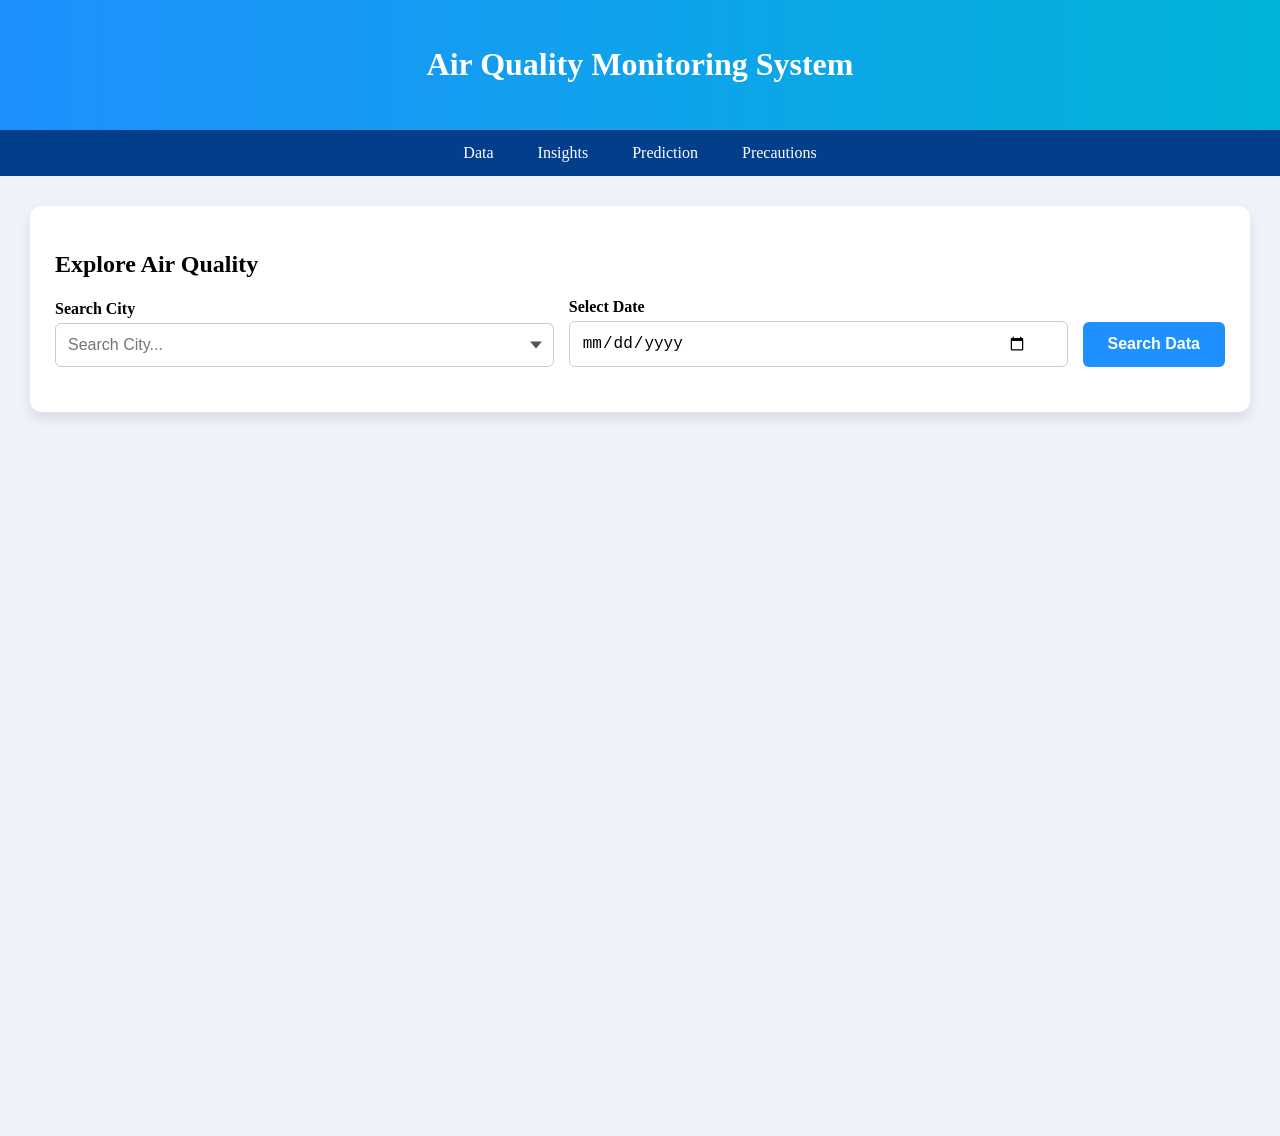
==== index.html @ ae64e9a7 "Add files via upload" ====
<!DOCTYPE html>
<html>
<head>
    <title>AQI Dashboard</title>
    <script src="data.js"></script> 
    <style>
        body{margin:0;font-family:Segoe UI;background:#eef3f9;}
        header{background:linear-gradient(90deg,#1e90ff,#00b4d8);color:white;padding:25px;text-align:center;}
        nav{background:#023e8a;display:flex;justify-content:center;}
        nav a{color:white;padding:14px 22px;text-decoration:none;}
        nav a:hover{background:#0077b6;}
        .container{padding:30px; min-height: 100vh;}
        .card{background:white;padding:25px;border-radius:12px;box-shadow:0 6px 12px rgba(0,0,0,.1);margin-bottom:25px;}

        /* Search Controls */
        .search-controls { display: flex; gap: 15px; flex-wrap: wrap; margin-bottom: 20px; align-items: flex-end; }
        .search-group { flex: 1; min-width: 200px; position: relative; }
        .dropdown-wrapper { position: relative; width: 100%; }
        .combo-input { width: 100%; padding: 12px; padding-right: 40px; border: 1px solid #ccc; border-radius: 6px; font-size: 16px; box-sizing: border-box; background: white; }
        .dropdown-arrow { position: absolute; right: 12px; top: 50%; transform: translateY(-50%); width: 0; height: 0; border-left: 6px solid transparent; border-right: 6px solid transparent; border-top: 7px solid #555; pointer-events: none; }
        
        /* Search Button Style */
        .search-btn {
            background: #1e90ff;
            color: white;
            border: none;
            padding: 12px 25px;
            border-radius: 6px;
            font-size: 16px;
            font-weight: bold;
            cursor: pointer;
            transition: background 0.3s;
            height: 45px;
        }
        .search-btn:hover { background: #023e8a; }

        .dropdown-list { position: absolute; top: 100%; left: 0; right: 0; background: white; border: 1px solid #ccc; border-top: none; max-height: 250px; overflow-y: auto; z-index: 9999; display: none; list-style: none; padding: 0; margin: 0; border-radius: 0 0 6px 6px; box-shadow: 0 4px 12px rgba(0,0,0,0.15); }
        .dropdown-list li { padding: 12px 15px; cursor: pointer; border-bottom: 1px solid #f8f8f8; }
        .dropdown-list li:hover { background-color: #1e90ff; color: white; }

        /* Results Layout */
        .aqi-highlight-row { display: flex; gap: 15px; margin-bottom: 25px; }
        .aqi-box { flex: 1; padding: 20px; border-radius: 8px; color: white; text-align: center; }
        .category-box { flex: 1; padding: 20px; border-radius: 8px; background: #f0f4f8; border: 1px solid #d1d9e0; text-align: center; color: #023e8a; }
        
        .section-heading { color: #023e8a; border-bottom: 2px solid #eef3f9; padding-bottom: 8px; margin: 20px 0 15px 0; font-size: 1.1em; }
        .pollutant-grid { display: grid; grid-template-columns: repeat(auto-fit, minmax(180px, 1fr)); gap: 12px; }
        .stat-card { background: #f8fbff; padding: 12px; border-radius: 8px; border-left: 4px solid #1e90ff; }
        
        .val { font-size: 1.6em; font-weight: bold; display: block; margin-top: 5px; }
        .full-form { font-size: 0.75em; color: #666; display: block; margin-top: 2px; }
    </style>
</head>
<body>

<header><h1>Air Quality Monitoring System</h1></header>
<nav>
    <a href="index.html">Data</a>
    <a href="insights.html">Insights</a>
    <a href="prediction.html">Prediction</a>
    <a href="precaution.html">Precautions</a>
</nav>

<div class="container">
    <section class="card">
        <h2>Explore Air Quality</h2>
        
        <div class="search-controls">
            <div class="search-group">
                <label style="display:block; margin-bottom:5px; font-weight:bold;">Search City</label>
                <div class="dropdown-wrapper">
                    <input type="text" id="citySearch" class="combo-input" placeholder="Search City..." autocomplete="off" onclick="toggleDropdown()" oninput="filterDropdown()">
                    <div class="dropdown-arrow"></div>
                    <ul id="cityMenu" class="dropdown-list"></ul>
                </div>
            </div>

            <div class="search-group">
                <label style="display:block; margin-bottom:5px; font-weight:bold;">Select Date</label>
                <input type="date" id="dateSearch" class="combo-input">
            </div>

            <button class="search-btn" onclick="updateView()">Search Data</button>
        </div>

        <div id="result"></div>
    </section>
</div>



<script>
    const cities = [...new Set(aqiData.map(d => d.City))].sort();
    const cityInput = document.getElementById('citySearch');
    const dateInput = document.getElementById('dateSearch');
    const menu = document.getElementById('cityMenu');

    function buildMenu(filter = '') {
        menu.innerHTML = '';
        const filtered = cities.filter(c => c.toLowerCase().includes(filter.toLowerCase()));
        filtered.forEach(city => {
            const li = document.createElement('li');
            li.innerText = city;
            li.onclick = () => selectCity(city);
            menu.appendChild(li);
        });
    }

    function toggleDropdown() { menu.style.display = (menu.style.display === 'block') ? 'none' : 'block'; buildMenu(cityInput.value); }
    function filterDropdown() { menu.style.display = 'block'; buildMenu(cityInput.value); }
    
    // Updated: selectCity no longer automatically calls updateView
    function selectCity(name) { 
        cityInput.value = name; 
        menu.style.display = 'none'; 
    }

    // Triggered by the Search Button
    function updateView() { 
        const cityName = cityInput.value;
        const targetDate = dateInput.value;

        if (!cityName) {
            alert("Please select a city first!");
            return;
        }
        displayData(cityName, targetDate); 
    }

    window.addEventListener('click', (e) => { if (!e.target.closest('.dropdown-wrapper')) menu.style.display = 'none'; });

    function getAqiColor(aqi) {
        if (!aqi) return '#999';
        if (aqi <= 50) return '#2ecc71'; 
        if (aqi <= 100) return '#f1c40f'; 
        if (aqi <= 200) return '#e67e22'; 
        if (aqi <= 300) return '#e74c3c'; 
        if (aqi <= 400) return '#9b59b6'; 
        return '#7f2b2b'; 
    }

    function displayData(cityName, targetDate) {
        const cityData = aqiData.filter(d => d.City === cityName);
        let record = targetDate ? cityData.find(d => d.Date === targetDate) : cityData[cityData.length - 1];

        if (!record) {
            document.getElementById('result').innerHTML = `<p style="color:red; text-align:center; padding:20px;">No records for ${cityName} on this date.</p>`;
            return;
        }

        const aqiColor = getAqiColor(record.AQI);

        document.getElementById('result').innerHTML = `
            <div style="margin-top:25px; border-top:1px solid #eee; padding-top:20px;">
                <h3 style="margin-bottom:15px;">City: ${cityName} <small style="color:#666; float:right;">Date: ${record.Date}</small></h3>
                
                <h4 class="section-heading">Overall Summary:</h4>
                <div class="aqi-highlight-row">
                    <div class="aqi-box" style="background:${aqiColor};">
                        <strong>AQI (Air Quality Index)</strong>
                        <span class="val">${record.AQI || 'N/A'}</span>
                    </div>
                    <div class="category-box">
                        <strong>Category</strong>
                        <span class="val" style="color:${aqiColor}">${record['AQI Bucket'] || 'N/A'}</span>
                    </div>
                </div>

                <h4 class="section-heading">Detailed Pollutant Components:</h4>
                <div class="pollutant-grid">
                    <div class="stat-card">
                        <strong>PM2.5</strong>
                        <span class="full-form">Particulate Matter 2.5</span>
                        <span class="val">${record['PM2.5'] || 'N/A'}</span>
                    </div>
                    <div class="stat-card">
                        <strong>PM10</strong>
                        <span class="full-form">Particulate Matter 10</span>
                        <span class="val">${record.PM10 || 'N/A'}</span>
                    </div>
                    <div class="stat-card">
                        <strong>NO2</strong>
                        <span class="full-form">Nitrogen Dioxide</span>
                        <span class="val">${record.NO2 || 'N/A'}</span>
                    </div>
                    <div class="stat-card">
                        <strong>O3</strong>
                        <span class="full-form">Ozone</span>
                        <span class="val">${record.O3 || 'N/A'}</span>
                    </div>
                    <div class="stat-card">
                        <strong>CO</strong>
                        <span class="full-form">Carbon Monoxide</span>
                        <span class="val">${record.CO || 'N/A'}</span>
                    </div>
                    <div class="stat-card">
                        <strong>SO2</strong>
                        <span class="full-form">Sulphur Dioxide</span>
                        <span class="val">${record.SO2 || 'N/A'}</span>
                    </div>
                </div>
            </div>
        `;
    }
    buildMenu();
</script>

</body>
</html>
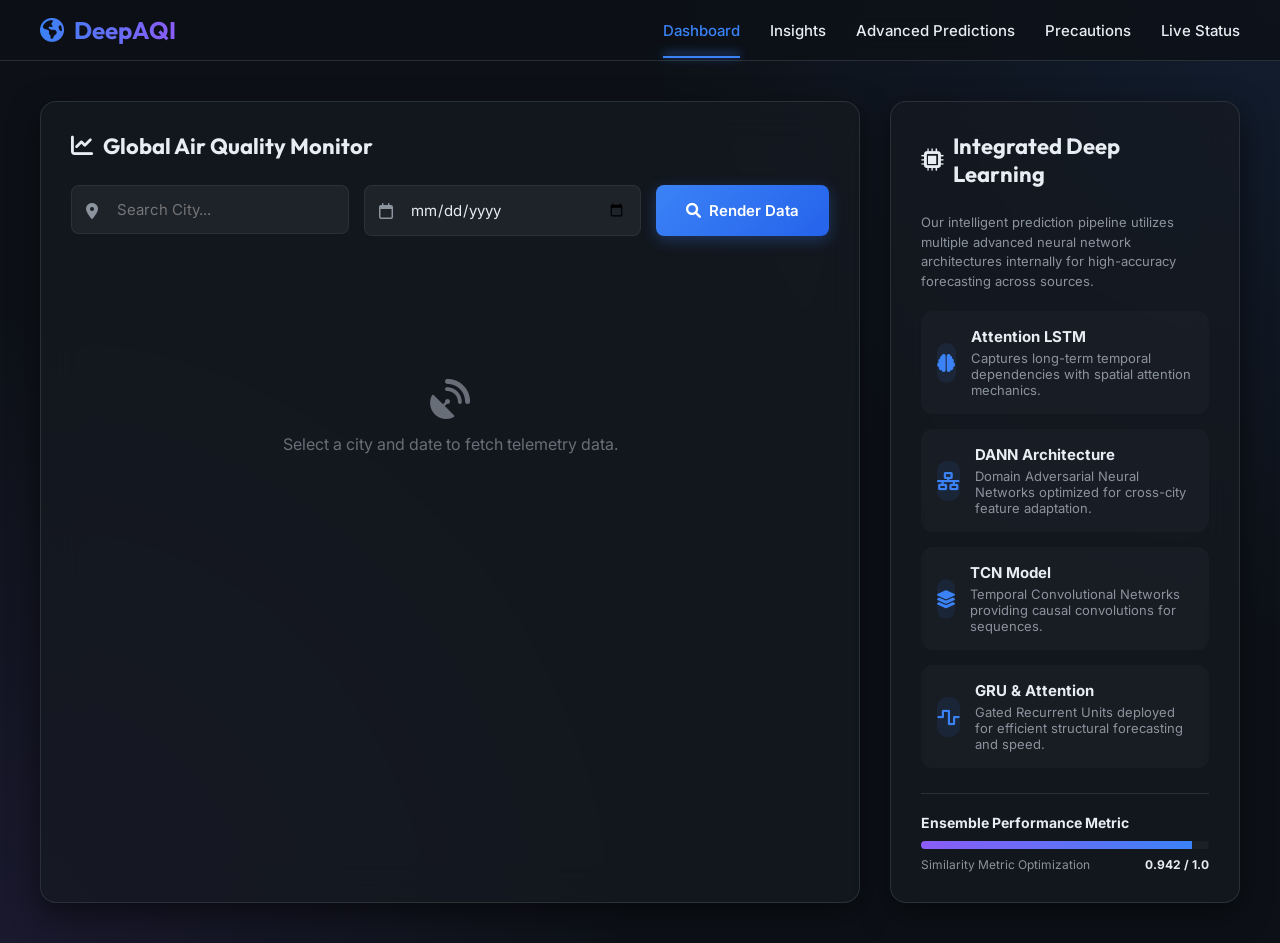
==== commit 5fe2e683: "Add files via upload" ====
--- a/index.html
+++ b/index.html
@@ -1,209 +1,259 @@
-<!DOCTYPE html>
-<html>
-<head>
-    <title>AQI Dashboard</title>
-    <script src="data.js"></script> 
-    <style>
-        body{margin:0;font-family:Segoe UI;background:#eef3f9;}
-        header{background:linear-gradient(90deg,#1e90ff,#00b4d8);color:white;padding:25px;text-align:center;}
-        nav{background:#023e8a;display:flex;justify-content:center;}
-        nav a{color:white;padding:14px 22px;text-decoration:none;}
-        nav a:hover{background:#0077b6;}
-        .container{padding:30px; min-height: 100vh;}
-        .card{background:white;padding:25px;border-radius:12px;box-shadow:0 6px 12px rgba(0,0,0,.1);margin-bottom:25px;}
-
-        /* Search Controls */
-        .search-controls { display: flex; gap: 15px; flex-wrap: wrap; margin-bottom: 20px; align-items: flex-end; }
-        .search-group { flex: 1; min-width: 200px; position: relative; }
-        .dropdown-wrapper { position: relative; width: 100%; }
-        .combo-input { width: 100%; padding: 12px; padding-right: 40px; border: 1px solid #ccc; border-radius: 6px; font-size: 16px; box-sizing: border-box; background: white; }
-        .dropdown-arrow { position: absolute; right: 12px; top: 50%; transform: translateY(-50%); width: 0; height: 0; border-left: 6px solid transparent; border-right: 6px solid transparent; border-top: 7px solid #555; pointer-events: none; }
-        
-        /* Search Button Style */
-        .search-btn {
-            background: #1e90ff;
-            color: white;
-            border: none;
-            padding: 12px 25px;
-            border-radius: 6px;
-            font-size: 16px;
-            font-weight: bold;
-            cursor: pointer;
-            transition: background 0.3s;
-            height: 45px;
-        }
-        .search-btn:hover { background: #023e8a; }
-
-        .dropdown-list { position: absolute; top: 100%; left: 0; right: 0; background: white; border: 1px solid #ccc; border-top: none; max-height: 250px; overflow-y: auto; z-index: 9999; display: none; list-style: none; padding: 0; margin: 0; border-radius: 0 0 6px 6px; box-shadow: 0 4px 12px rgba(0,0,0,0.15); }
-        .dropdown-list li { padding: 12px 15px; cursor: pointer; border-bottom: 1px solid #f8f8f8; }
-        .dropdown-list li:hover { background-color: #1e90ff; color: white; }
-
-        /* Results Layout */
-        .aqi-highlight-row { display: flex; gap: 15px; margin-bottom: 25px; }
-        .aqi-box { flex: 1; padding: 20px; border-radius: 8px; color: white; text-align: center; }
-        .category-box { flex: 1; padding: 20px; border-radius: 8px; background: #f0f4f8; border: 1px solid #d1d9e0; text-align: center; color: #023e8a; }
-        
-        .section-heading { color: #023e8a; border-bottom: 2px solid #eef3f9; padding-bottom: 8px; margin: 20px 0 15px 0; font-size: 1.1em; }
-        .pollutant-grid { display: grid; grid-template-columns: repeat(auto-fit, minmax(180px, 1fr)); gap: 12px; }
-        .stat-card { background: #f8fbff; padding: 12px; border-radius: 8px; border-left: 4px solid #1e90ff; }
-        
-        .val { font-size: 1.6em; font-weight: bold; display: block; margin-top: 5px; }
-        .full-form { font-size: 0.75em; color: #666; display: block; margin-top: 2px; }
-    </style>
-</head>
-<body>
-
-<header><h1>Air Quality Monitoring System</h1></header>
-<nav>
-    <a href="index.html">Data</a>
-    <a href="insights.html">Insights</a>
-    <a href="prediction.html">Prediction</a>
-    <a href="precaution.html">Precautions</a>
-</nav>
-
-<div class="container">
-    <section class="card">
-        <h2>Explore Air Quality</h2>
-        
-        <div class="search-controls">
-            <div class="search-group">
-                <label style="display:block; margin-bottom:5px; font-weight:bold;">Search City</label>
-                <div class="dropdown-wrapper">
-                    <input type="text" id="citySearch" class="combo-input" placeholder="Search City..." autocomplete="off" onclick="toggleDropdown()" oninput="filterDropdown()">
-                    <div class="dropdown-arrow"></div>
-                    <ul id="cityMenu" class="dropdown-list"></ul>
-                </div>
-            </div>
-
-            <div class="search-group">
-                <label style="display:block; margin-bottom:5px; font-weight:bold;">Select Date</label>
-                <input type="date" id="dateSearch" class="combo-input">
-            </div>
-
-            <button class="search-btn" onclick="updateView()">Search Data</button>
-        </div>
-
-        <div id="result"></div>
-    </section>
-</div>
-
-
-
-<script>
-    const cities = [...new Set(aqiData.map(d => d.City))].sort();
-    const cityInput = document.getElementById('citySearch');
-    const dateInput = document.getElementById('dateSearch');
-    const menu = document.getElementById('cityMenu');
-
-    function buildMenu(filter = '') {
-        menu.innerHTML = '';
-        const filtered = cities.filter(c => c.toLowerCase().includes(filter.toLowerCase()));
-        filtered.forEach(city => {
-            const li = document.createElement('li');
-            li.innerText = city;
-            li.onclick = () => selectCity(city);
-            menu.appendChild(li);
-        });
-    }
-
-    function toggleDropdown() { menu.style.display = (menu.style.display === 'block') ? 'none' : 'block'; buildMenu(cityInput.value); }
-    function filterDropdown() { menu.style.display = 'block'; buildMenu(cityInput.value); }
-    
-    // Updated: selectCity no longer automatically calls updateView
-    function selectCity(name) { 
-        cityInput.value = name; 
-        menu.style.display = 'none'; 
-    }
-
-    // Triggered by the Search Button
-    function updateView() { 
-        const cityName = cityInput.value;
-        const targetDate = dateInput.value;
-
-        if (!cityName) {
-            alert("Please select a city first!");
-            return;
-        }
-        displayData(cityName, targetDate); 
-    }
-
-    window.addEventListener('click', (e) => { if (!e.target.closest('.dropdown-wrapper')) menu.style.display = 'none'; });
-
-    function getAqiColor(aqi) {
-        if (!aqi) return '#999';
-        if (aqi <= 50) return '#2ecc71'; 
-        if (aqi <= 100) return '#f1c40f'; 
-        if (aqi <= 200) return '#e67e22'; 
-        if (aqi <= 300) return '#e74c3c'; 
-        if (aqi <= 400) return '#9b59b6'; 
-        return '#7f2b2b'; 
-    }
-
-    function displayData(cityName, targetDate) {
-        const cityData = aqiData.filter(d => d.City === cityName);
-        let record = targetDate ? cityData.find(d => d.Date === targetDate) : cityData[cityData.length - 1];
-
-        if (!record) {
-            document.getElementById('result').innerHTML = `<p style="color:red; text-align:center; padding:20px;">No records for ${cityName} on this date.</p>`;
-            return;
-        }
-
-        const aqiColor = getAqiColor(record.AQI);
-
-        document.getElementById('result').innerHTML = `
-            <div style="margin-top:25px; border-top:1px solid #eee; padding-top:20px;">
-                <h3 style="margin-bottom:15px;">City: ${cityName} <small style="color:#666; float:right;">Date: ${record.Date}</small></h3>
-                
-                <h4 class="section-heading">Overall Summary:</h4>
-                <div class="aqi-highlight-row">
-                    <div class="aqi-box" style="background:${aqiColor};">
-                        <strong>AQI (Air Quality Index)</strong>
-                        <span class="val">${record.AQI || 'N/A'}</span>
-                    </div>
-                    <div class="category-box">
-                        <strong>Category</strong>
-                        <span class="val" style="color:${aqiColor}">${record['AQI Bucket'] || 'N/A'}</span>
-                    </div>
-                </div>
-
-                <h4 class="section-heading">Detailed Pollutant Components:</h4>
-                <div class="pollutant-grid">
-                    <div class="stat-card">
-                        <strong>PM2.5</strong>
-                        <span class="full-form">Particulate Matter 2.5</span>
-                        <span class="val">${record['PM2.5'] || 'N/A'}</span>
-                    </div>
-                    <div class="stat-card">
-                        <strong>PM10</strong>
-                        <span class="full-form">Particulate Matter 10</span>
-                        <span class="val">${record.PM10 || 'N/A'}</span>
-                    </div>
-                    <div class="stat-card">
-                        <strong>NO2</strong>
-                        <span class="full-form">Nitrogen Dioxide</span>
-                        <span class="val">${record.NO2 || 'N/A'}</span>
-                    </div>
-                    <div class="stat-card">
-                        <strong>O3</strong>
-                        <span class="full-form">Ozone</span>
-                        <span class="val">${record.O3 || 'N/A'}</span>
-                    </div>
-                    <div class="stat-card">
-                        <strong>CO</strong>
-                        <span class="full-form">Carbon Monoxide</span>
-                        <span class="val">${record.CO || 'N/A'}</span>
-                    </div>
-                    <div class="stat-card">
-                        <strong>SO2</strong>
-                        <span class="full-form">Sulphur Dioxide</span>
-                        <span class="val">${record.SO2 || 'N/A'}</span>
-                    </div>
-                </div>
-            </div>
-        `;
-    }
-    buildMenu();
-</script>
-
-</body>
+<!DOCTYPE html>
+<html lang="en">
+<head>
+    <meta charset="UTF-8">
+    <meta name="viewport" content="width=device-width, initial-scale=1.0">
+    <title>DeepAQI | Advanced Air Quality Intelligence</title>
+    <script src="data.js"></script> 
+    <link href="https://fonts.googleapis.com/css2?family=Outfit:wght@300;400;500;600;700&family=Inter:wght@400;500;600&display=swap" rel="stylesheet">
+    <link href="https://cdnjs.cloudflare.com/ajax/libs/font-awesome/6.0.0/css/all.min.css" rel="stylesheet">
+    <link rel="stylesheet" href="index.css">
+</head>
+<body>
+
+<nav>
+    <div class="brand">
+        <i class="fa-solid fa-earth-americas"></i>
+        DeepAQI
+    </div>
+    <div class="nav-links">
+        <a href="index.html" class="active">Dashboard</a>
+        <a href="insights.html">Insights</a>
+        <a href="prediction.html">Advanced Predictions</a>
+        <a href="precaution.html">Precautions</a>
+        <a href="realtime.html">Live Status</a>
+    </div>
+</nav>
+
+<div class="dashboard">
+    <!-- Main Content -->
+    <div class="panel">
+        <h2 class="panel-title"><i class="fa-solid fa-chart-line"></i> Global Air Quality Monitor</h2>
+        
+        <div class="search-controls">
+            <div class="input-group">
+                <i class="fa-solid fa-location-dot"></i>
+                <input type="text" id="citySearch" placeholder="Search City..." autocomplete="off" onclick="toggleDropdown()" oninput="filterDropdown()">
+                <ul id="cityMenu" class="dropdown-list"></ul>
+            </div>
+            
+            <div class="input-group">
+                <i class="fa-regular fa-calendar"></i>
+                <input type="date" id="dateSearch">
+            </div>
+
+            <button class="btn-primary" onclick="updateView()">
+                <i class="fas fa-search"></i> Render Data
+            </button>
+        </div>
+
+        <div id="result">
+            <div class="skeleton-loader">
+                <i class="fa-solid fa-satellite-dish"></i>
+                <p>Select a city and date to fetch telemetry data.</p>
+            </div>
+        </div>
+    </div>
+
+    <!-- Sidebar Info Context (Referring to the advanced code files) -->
+    <div class="panel">
+        <h2 class="panel-title"><i class="fa-solid fa-microchip"></i> Integrated Deep Learning</h2>
+        <p style="font-size: 13px; color: var(--text-muted); margin-bottom: 20px; line-height: 1.5;">
+            Our intelligent prediction pipeline utilizes multiple advanced neural network architectures internally for high-accuracy forecasting across sources.
+        </p>
+        
+        <ul class="sidebar-list">
+            <li class="sidebar-item" title="Model Ref: Multi_source_city_Attention_LSTM">
+                <div class="sidebar-icon"><i class="fa-solid fa-brain"></i></div>
+                <div class="sidebar-text">
+                    <h4>Attention LSTM</h4>
+                    <p>Captures long-term temporal dependencies with spatial attention mechanics.</p>
+                </div>
+            </li>
+            <li class="sidebar-item" title="Model Ref: Multi_source_city_DANN">
+                <div class="sidebar-icon"><i class="fa-solid fa-network-wired"></i></div>
+                <div class="sidebar-text">
+                    <h4>DANN Architecture</h4>
+                    <p>Domain Adversarial Neural Networks optimized for cross-city feature adaptation.</p>
+                </div>
+            </li>
+            <li class="sidebar-item" title="Model Ref: Multi_source_city_TCN">
+                <div class="sidebar-icon"><i class="fa-solid fa-layer-group"></i></div>
+                <div class="sidebar-text">
+                    <h4>TCN Model</h4>
+                    <p>Temporal Convolutional Networks providing causal convolutions for sequences.</p>
+                </div>
+            </li>
+            <li class="sidebar-item" title="Model Ref: Multi_source_city_GRU">
+                <div class="sidebar-icon"><i class="fa-solid fa-wave-square"></i></div>
+                <div class="sidebar-text">
+                    <h4>GRU & Attention</h4>
+                    <p>Gated Recurrent Units deployed for efficient structural forecasting and speed.</p>
+                </div>
+            </li>
+        </ul>
+        
+        <div style="margin-top: 25px; padding-top: 20px; border-top: 1px solid var(--card-border);">
+            <h4 style="font-size: 14px; margin-bottom: 10px;">Ensemble Performance Metric</h4>
+            <div style="background: rgba(48,54,61,0.3); height: 8px; border-radius: 4px; overflow: hidden;">
+                <div style="background: linear-gradient(90deg, var(--accent-purple), var(--accent-glow)); width: 94%; height: 100%;"></div>
+            </div>
+            <div style="display: flex; justify-content: space-between; margin-top: 8px; font-size: 12px; color: var(--text-muted);">
+                <span>Similarity Metric Optimization</span>
+                <span style="color: var(--text-main); font-weight: bold;">0.942 / 1.0</span>
+            </div>
+        </div>
+    </div>
+</div>
+
+<script>
+    // Initialize cities
+    const cities = typeof aqiData !== 'undefined' ? [...new Set(aqiData.map(d => d.City))].sort() : [];
+    const cityInput = document.getElementById('citySearch');
+    const dateInput = document.getElementById('dateSearch');
+    const menu = document.getElementById('cityMenu');
+
+    function buildMenu(filter = '') {
+        menu.innerHTML = '';
+        const filtered = cities.filter(c => c.toLowerCase().includes(filter.toLowerCase()));
+        if(filtered.length === 0) {
+            menu.innerHTML = `<li style="color:var(--text-muted); text-align:center;">No cities found</li>`;
+            return;
+        }
+        filtered.forEach(city => {
+            const li = document.createElement('li');
+            li.innerHTML = `<i class="fa-solid fa-map-pin" style="margin-right: 8px; font-size: 12px; opacity: 0.7;"></i> ${city}`;
+            li.onclick = () => selectCity(city);
+            menu.appendChild(li);
+        });
+    }
+
+    function toggleDropdown() { menu.style.display = (menu.style.display === 'block') ? 'none' : 'block'; buildMenu(cityInput.value); }
+    function filterDropdown() { menu.style.display = 'block'; buildMenu(cityInput.value); }
+    function selectCity(name) { cityInput.value = name; menu.style.display = 'none'; }
+
+    // Close menu when clicking outside
+    document.addEventListener('click', (e) => {
+        if (!e.target.closest('.input-group')) {
+            menu.style.display = 'none';
+        }
+    });
+
+    function getAqiConfig(aqi) {
+        if (!aqi) return { color: '#8b949e', label: 'Unknown', glow: 'rgba(139, 148, 158, 0.1)' };
+        if (aqi <= 50) return { color: '#10b981', label: 'Good', glow: 'rgba(16, 185, 129, 0.4)' };     
+        if (aqi <= 100) return { color: '#f59e0b', label: 'Satisfactory', glow: 'rgba(245, 158, 11, 0.4)' }; 
+        if (aqi <= 200) return { color: '#f97316', label: 'Moderate', glow: 'rgba(249, 115, 22, 0.4)' };  
+        if (aqi <= 300) return { color: '#ef4444', label: 'Poor', glow: 'rgba(239, 68, 68, 0.4)' };       
+        if (aqi <= 400) return { color: '#ec4899', label: 'Very Poor', glow: 'rgba(236, 72, 153, 0.4)' }; 
+        return { color: '#8b5cf6', label: 'Severe', glow: 'rgba(139, 92, 246, 0.4)' };                   
+    }
+
+    function renderPollutant(name, fullname, icon, val) {
+        return `
+            <div class="pollutant-card">
+                <i class="${icon}"></i>
+                <div class="p-name">${name}</div>
+                <div style="font-size: 11px; color: var(--text-muted); margin-bottom: 10px;">${fullname}</div>
+                <div class="p-value">${val || '--'}</div>
+            </div>
+        `;
+    }
+
+    function displayData(cityName, targetDate) {
+        if(typeof aqiData === 'undefined') {
+            alert('aqiData not loaded properly.');
+            return;
+        }
+        
+        const resultDiv = document.getElementById('result');
+        const cityData = aqiData.filter(d => d.City === cityName);
+        let record;
+        
+        if (targetDate) {
+            record = cityData.find(d => d.Date === targetDate);
+        } else {
+            record = cityData[cityData.length - 1]; // Latest available date
+        }
+
+        if (!record) {
+            resultDiv.innerHTML = `
+                <div style="text-align: center; color: #ef4444; padding: 50px 20px; background: rgba(239, 68, 68, 0.1); border-radius: 12px; margin-top: 20px; border: 1px solid rgba(239, 68, 68, 0.2);">
+                    <i class="fa-solid fa-triangle-exclamation" style="font-size: 40px; margin-bottom: 15px;"></i>
+                    <h3>Data Not Available</h3>
+                    <p style="font-size: 14px; margin-top: 8px; color: var(--text-muted);">We couldn't find any readings for ${cityName} on the requested date.</p>
+                </div>
+            `;
+            return;
+        }
+
+        const config = getAqiConfig(record.AQI);
+        let displayDate = 'Unknown Date';
+        if(record.Date) {
+            displayDate = new Date(record.Date).toLocaleDateString('en-US', { weekday: 'long', year: 'numeric', month: 'long', day: 'numeric' });
+        }
+
+        resultDiv.style.opacity = 0;
+        
+        setTimeout(() => {
+            resultDiv.innerHTML = `
+                <div style="margin-top: 10px; display: flex; justify-content: space-between; align-items: flex-end; margin-bottom: 30px;">
+                    <div>
+                        <h2 style="font-size: 32px; font-family: 'Outfit', sans-serif; font-weight: 700; margin-bottom: 5px;">${cityName}</h2>
+                        <div style="color: var(--text-muted); font-size: 14px;">
+                            <i class="fa-regular fa-calendar" style="margin-right: 5px;"></i> ${displayDate}
+                        </div>
+                    </div>
+                </div>
+
+                <div class="aqi-hero">
+                    <div class="aqi-main-card" style="box-shadow: 0 10px 40px ${config.glow}; --current-color: ${config.color};">
+                        <div class="aqi-value-wrapper">
+                            <div style="font-size: 13px; text-transform: uppercase; letter-spacing: 1.5px; color: var(--text-muted); margin-bottom: 5px; font-weight: 600;">Air Quality Index</div>
+                            <div class="aqi-value">${record.AQI || '--'}</div>
+                        </div>
+                        <div style="text-align: right;">
+                            <div style="font-size: 15px; color: var(--text-muted); margin-bottom: 5px;">Analysis Category</div>
+                            <div style="font-size: 28px; font-weight: 700; color: ${config.color}; text-shadow: 0 0 20px ${config.glow};">${record['AQI Bucket'] || config.label}</div>
+                            <div style="font-size: 13px; color: var(--text-muted); margin-top: 12px; max-width: 220px; line-height: 1.5;">
+                                Value indicates the composite multi-source pollution level affecting this region.
+                            </div>
+                        </div>
+                    </div>
+                </div>
+
+                <h3 style="font-size: 18px; margin-bottom: 25px; font-weight: 600;display: flex;align-items: center;gap: 10px;">
+                    <i class="fa-solid fa-flask" style="color: var(--accent-purple);"></i> Pollutant Concentrates
+                </h3>
+                
+                <div class="pollutant-grid">
+                    ${renderPollutant('PM 2.5', 'Particulate Matter <2.5', 'fa-solid fa-droplet', record['PM2.5'])}
+                    ${renderPollutant('PM 10', 'Particulate Matter <10', 'fa-solid fa-cloud', record.PM10)}
+                    ${renderPollutant('NO2', 'Nitrogen Dioxide', 'fa-solid fa-smog', record.NO2)}
+                    ${renderPollutant('O3', 'Ozone Ground Level', 'fa-solid fa-sun', record.O3)}
+                    ${renderPollutant('CO', 'Carbon Monoxide', 'fa-solid fa-car', record.CO)}
+                    ${renderPollutant('SO2', 'Sulphur Dioxide', 'fa-solid fa-industry', record.SO2)}
+                </div>
+            `;
+            
+            resultDiv.style.transition = 'opacity 0.6s cubic-bezier(0.4, 0, 0.2, 1)';
+            resultDiv.style.opacity = 1;
+        }, 150);
+    }
+
+    function updateView() {
+        const cityName = cityInput.value;
+        const targetDate = dateInput.value;
+        if (!cityName) {
+            alert("Please select a target city for analysis.");
+            return;
+        }
+        displayData(cityName, targetDate);
+    }
+    
+    // Setup Page
+    buildMenu();
+</script>
+
+</body>
 </html>
--- a/index.css
+++ b/index.css
@@ -0,0 +1,326 @@
+:root {
+            --bg-color: #0d1117;
+            --card-bg: rgba(22, 27, 34, 0.7);
+            --card-border: rgba(48, 54, 61, 0.8);
+            --text-main: #e6edf3;
+            --text-muted: #8b949e;
+            --accent-glow: #3b82f6;
+            --accent-purple: #8b5cf6;
+        }
+
+        * { box-sizing: border-box; margin: 0; padding: 0; }
+        
+        body {
+            font-family: 'Inter', sans-serif;
+            background-color: var(--bg-color);
+            background-image: radial-gradient(circle at top right, rgba(59, 130, 246, 0.1), transparent 40%),
+                              radial-gradient(circle at bottom left, rgba(139, 92, 246, 0.1), transparent 40%);
+            color: var(--text-main);
+            min-height: 100vh;
+            display: flex;
+            flex-direction: column;
+        }
+
+        /* Glass Nav */
+        nav {
+            background: rgba(13, 17, 23, 0.8);
+            backdrop-filter: blur(12px);
+            border-bottom: 1px solid var(--card-border);
+            padding: 15px 40px;
+            display: flex;
+            justify-content: space-between;
+            align-items: center;
+            position: sticky;
+            top: 0;
+            z-index: 100;
+        }
+
+        .brand {
+            font-family: 'Outfit', sans-serif;
+            font-size: 24px;
+            font-weight: 700;
+            background: linear-gradient(90deg, var(--accent-glow), var(--accent-purple));
+            -webkit-background-clip: text;
+            -webkit-text-fill-color: transparent;
+            display: flex;
+            align-items: center;
+            gap: 10px;
+        }
+
+        .nav-links { display: flex; gap: 30px; }
+        .nav-links a {
+            color: var(--text-main);
+            text-decoration: none;
+            font-size: 15px;
+            font-weight: 500;
+            transition: all 0.3s;
+            position: relative;
+        }
+        .nav-links a:hover, .nav-links a.active {
+            color: var(--accent-glow);
+        }
+        .nav-links a.active::after {
+            content: '';
+            position: absolute;
+            bottom: -18px;
+            left: 0;
+            width: 100%;
+            height: 2px;
+            background: var(--accent-glow);
+            box-shadow: 0 -2px 10px var(--accent-glow);
+        }
+
+        .dashboard {
+            flex: 1;
+            padding: 40px;
+            max-width: 1600px;
+            margin: 0 auto;
+            width: 100%;
+            display: grid;
+            grid-template-columns: 1fr 350px;
+            gap: 30px;
+        }
+
+        /* Allow modifying grid for other pages */
+        .dashboard.single {
+            grid-template-columns: 1fr;
+            max-width: 1200px;
+        }
+
+        .panel {
+            background: var(--card-bg);
+            border: 1px solid var(--card-border);
+            border-radius: 16px;
+            padding: 30px;
+            backdrop-filter: blur(20px);
+            box-shadow: 0 10px 30px rgba(0,0,0,0.5);
+        }
+
+        .panel-title {
+            font-family: 'Outfit', sans-serif;
+            font-size: 22px;
+            margin-bottom: 25px;
+            display: flex;
+            align-items: center;
+            gap: 10px;
+        }
+
+        /* Search Section */
+        .search-controls {
+            display: flex;
+            gap: 15px;
+            margin-bottom: 30px;
+            position: relative;
+            flex-wrap: wrap;
+        }
+        
+        .input-group {
+            flex: 1;
+            position: relative;
+            min-width: 250px;
+        }
+        
+        .input-group i {
+            position: absolute;
+            left: 15px;
+            top: 50%;
+            transform: translateY(-50%);
+            color: var(--text-muted);
+        }
+
+        input[type="text"], input[type="date"], select {
+            width: 100%;
+            background: rgba(48, 54, 61, 0.4);
+            border: 1px solid var(--card-border);
+            color: var(--text-main);
+            padding: 14px 14px 14px 45px;
+            border-radius: 8px;
+            font-family: 'Inter', sans-serif;
+            font-size: 15px;
+            transition: 0.3s;
+            appearance: none;
+        }
+        
+        /* Select specific styles since appearance is none */
+        select {
+            background-image: url("data:image/svg+xml;charset=US-ASCII,%3Csvg%20xmlns%3D%22http%3A%2F%2Fwww.w3.org%2F2000%2Fsvg%22%20width%3D%22292.4%22%20height%3D%22292.4%22%3E%3Cpath%20fill%3D%22%23e6edf3%22%20d%3D%22M287%2069.4a17.6%2017.6%200%200%200-13-5.4H18.4c-5%200-9.3%201.8-12.9%205.4A17.6%2017.6%200%200%200%200%2082.2c0%205%201.8%209.3%205.4%2012.9l128%20127.9c3.6%203.6%207.8%205.4%2012.8%205.4s9.2-1.8%2012.8-5.4L287%2095c3.5-3.5%205.4-7.8%205.4-12.8%200-5-1.9-9.2-5.5-12.8z%22%2F%3E%3C%2Fsvg%3E");
+            background-repeat: no-repeat;
+            background-position: right 14px top 50%;
+            background-size: .65em auto;
+        }
+
+        select option {
+            background: #161b22;
+            color: var(--text-main);
+        }
+
+        input:focus, select:focus {
+            outline: none;
+            border-color: var(--accent-glow);
+            box-shadow: 0 0 15px rgba(59, 130, 246, 0.2);
+        }
+
+        .btn-primary {
+            background: linear-gradient(135deg, var(--accent-glow), #2563eb);
+            color: white;
+            border: none;
+            padding: 14px 30px;
+            border-radius: 8px;
+            font-weight: 600;
+            cursor: pointer;
+            transition: 0.3s;
+            box-shadow: 0 4px 15px rgba(59, 130, 246, 0.3);
+            display: flex;
+            align-items: center;
+            justify-content: center;
+            gap: 8px;
+            font-family: 'Inter', sans-serif;
+            font-size: 15px;
+        }
+        .btn-primary:hover {
+            transform: translateY(-2px);
+            box-shadow: 0 6px 20px rgba(59, 130, 246, 0.4);
+        }
+
+        /* Dropdown */
+        .dropdown-list {
+            position: absolute;
+            top: calc(100% + 5px);
+            left: 0;
+            width: 100%;
+            background: #161b22;
+            border: 1px solid var(--card-border);
+            border-radius: 8px;
+            max-height: 250px;
+            overflow-y: auto;
+            z-index: 999;
+            display: none;
+            list-style: none;
+            padding: 5px;
+            box-shadow: 0 10px 30px rgba(0,0,0,0.8);
+        }
+        .dropdown-list li {
+            padding: 12px 15px;
+            cursor: pointer;
+            border-radius: 6px;
+            transition: 0.2s;
+        }
+        .dropdown-list li:hover {
+            background: rgba(59, 130, 246, 0.2);
+            color: white;
+        }
+
+        /* Results */
+        .aqi-hero {
+            display: flex;
+            gap: 20px;
+            margin-bottom: 30px;
+            flex-wrap: wrap;
+        }
+        
+        .aqi-main-card {
+            flex: 1;
+            padding: 30px;
+            border-radius: 12px;
+            display: flex;
+            align-items: center;
+            justify-content: space-between;
+            background: rgba(0,0,0,0.2);
+            border: 1px solid rgba(255,255,255,0.05);
+            position: relative;
+            overflow: hidden;
+            transition: box-shadow 0.5s ease;
+        }
+        
+        .aqi-main-card::before {
+            content: '';
+            position: absolute;
+            top: 0; left: 0; right: 0; height: 4px;
+            background: var(--current-color, #8b949e);
+        }
+
+        .aqi-value-wrapper {
+            text-align: center;
+        }
+        .aqi-value {
+            font-size: 4rem;
+            font-weight: 700;
+            font-family: 'Outfit', sans-serif;
+            background: linear-gradient(180deg, #fff, #8b949e);
+            -webkit-background-clip: text;
+            -webkit-text-fill-color: transparent;
+            line-height: 1;
+        }
+        
+        .pollutant-grid {
+            display: grid;
+            grid-template-columns: repeat(auto-fit, minmax(140px, 1fr));
+            gap: 15px;
+        }
+
+        .pollutant-card {
+            background: rgba(48, 54, 61, 0.2);
+            border: 1px solid rgba(48, 54, 61, 0.5);
+            padding: 20px;
+            border-radius: 12px;
+            text-align: center;
+            transition: transform 0.3s, background 0.3s;
+        }
+        .pollutant-card:hover {
+            transform: translateY(-5px);
+            background: rgba(48, 54, 61, 0.5);
+            border-color: rgba(255,255,255,0.1);
+        }
+        
+        .pollutant-card i {
+            font-size: 24px;
+            margin-bottom: 15px;
+            color: var(--accent-glow);
+        }
+
+        .p-name { font-weight: 600; font-size: 14px; margin-bottom: 5px; color: var(--text-main); }
+        .p-value { font-size: 24px; font-weight: 700; font-family: 'Outfit', sans-serif; }
+
+        /* Sidebar Models Info */
+        .sidebar-list { list-style: none; }
+        .sidebar-item {
+            display: flex;
+            align-items: center;
+            gap: 15px;
+            padding: 15px;
+            border-radius: 12px;
+            background: rgba(48, 54, 61, 0.2);
+            margin-bottom: 15px;
+            border: 1px solid transparent;
+            transition: 0.3s;
+        }
+        .sidebar-item:hover {
+            background: rgba(48, 54, 61, 0.4);
+            border-color: var(--card-border);
+            transform: translateX(5px);
+        }
+        .sidebar-icon {
+            width: 40px; height: 40px;
+            border-radius: 10px;
+            background: rgba(59, 130, 246, 0.1);
+            color: var(--accent-glow);
+            display: flex; justify-content: center; align-items: center;
+            font-size: 18px;
+        }
+        .sidebar-text h4 { font-size: 15px; margin-bottom: 4px; }
+        .sidebar-text p { font-size: 13px; color: var(--text-muted); }
+
+        /* Initial State */
+        .skeleton-loader {
+            display: flex; justify-content: center; align-items: center;
+            height: 300px; color: var(--text-muted); opacity: 0.7;
+            flex-direction: column; gap: 15px;
+            text-align: center;
+        }
+        .skeleton-loader i { font-size: 40px; animation: pulse 2s infinite; }
+
+        @keyframes pulse {
+            0% { transform: scale(1); opacity: 0.5; }
+            50% { transform: scale(1.1); opacity: 1; }
+            100% { transform: scale(1); opacity: 0.5; }
+        }
